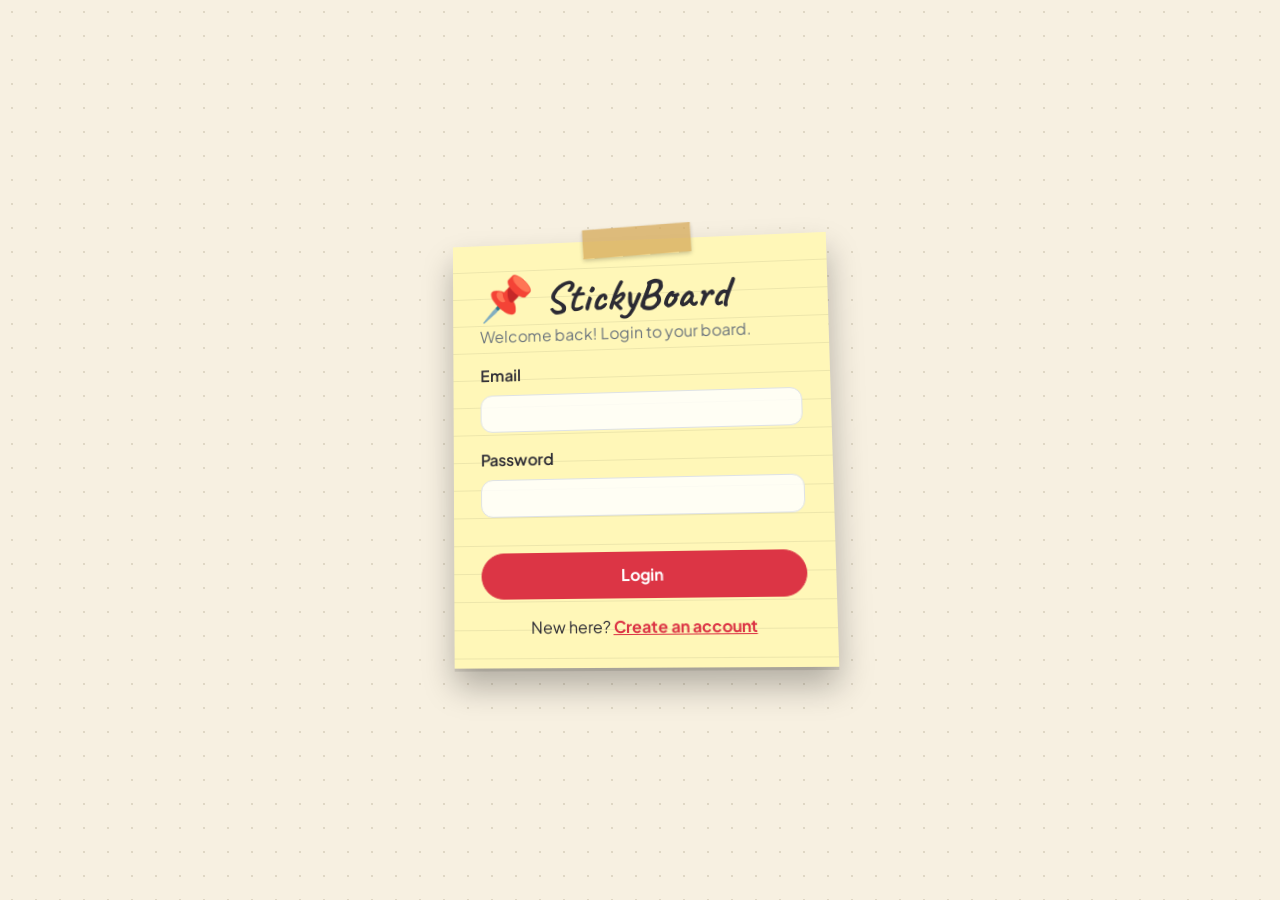
==== auth/login.html @ b858b1af "feat: Implement authentication and user management - Added login and registration functionality with" ====
<!DOCTYPE html>
<html lang="en" data-bs-theme="light">
<head>
<meta charset="utf-8">
<meta name="viewport" content="width=device-width, initial-scale=1">
<title>StickyBoard – Login</title>
<link href="https://cdn.jsdelivr.net/npm/bootstrap@5.3.3/dist/css/bootstrap.min.css" rel="stylesheet">
<link href="https://fonts.googleapis.com/css2?family=Caveat:wght@600;700&family=Plus+Jakarta+Sans:wght@400;500;600;700;800&display=swap" rel="stylesheet">
<link rel="stylesheet" href="../css/base.css">
<link rel="stylesheet" href="auth.css">
</head>
<body data-mode="login">
<section id="auth">
  <div class="authcard" data-bs-theme="light">
    <h1 class="h2 fw-bold mb-1">📌 StickyBoard</h1>
    <p class="text-secondary">Welcome back! Login to your board.</p>
    <label class="form-label fw-semibold">Email</label>
    <input id="aEmail" type="email" class="form-control mb-3" autocomplete="email">
    <label class="form-label fw-semibold">Password</label>
    <input id="aPass" type="password" class="form-control" autocomplete="current-password">
    <div class="text-danger small fw-semibold mt-2" id="aErr" style="min-height:20px"></div>
    <button class="btn btn-danger w-100 mt-2" id="aGo">Login</button>
    <p class="text-center mt-3 mb-0">New here? <a class="fw-bold text-danger" href="register.html">Create an account</a></p>
  </div>
</section>
<script src="https://cdn.jsdelivr.net/npm/bootstrap@5.3.3/dist/js/bootstrap.bundle.min.js"></script>
<script src="../js/storage.js"></script>
<script src="auth.js"></script>
</body>
</html>
---- css/base.css ----
:root{--ink:#161616;--card:#fffaf0;--accent:#e8664d;--side:#151515}
[data-bs-theme="light"]{--bs-body-bg:#f7f0e1}
[data-bs-theme="dark"]{--bs-body-bg:#1c1a18;--ink:#f3ece0;--card:#2a2623;--side:#0e0d0c}
body{font-family:"Plus Jakarta Sans",system-ui,-apple-system,"Segoe UI",sans-serif;background-image:radial-gradient(rgba(120,100,70,.18) 1px,transparent 1px);background-size:24px 24px}
.hide{display:none!important}
.btn-ink{background:var(--ink);color:var(--bs-body-bg);border:0;font-weight:700;transition:.2s}
.btn-ink:hover{opacity:.85;color:var(--bs-body-bg);transform:translateY(-1px)}
.modal-content{border-radius:22px;border:0}
.form-control,.form-select{border-radius:12px}
/* app shell */
.app{display:flex;min-height:100vh}
.side{width:240px;flex:none;background:var(--side);color:#eee;position:sticky;top:0;height:100vh;padding:22px 16px;display:flex;flex-direction:column;gap:6px}
.logo{font-family:Caveat,cursive;font-size:32px;font-weight:700;display:flex;gap:8px;align-items:center;margin-bottom:16px;color:#fff}
.logo i{color:var(--accent)}
.nav-label{font-size:11px;letter-spacing:.1em;text-transform:uppercase;color:#8a8a8a;margin:8px 10px 4px}
.nv{display:flex;align-items:center;gap:10px;border:0;background:transparent;color:#cfcfcf;padding:10px 12px;border-radius:12px;font-weight:600;transition:.2s;text-align:left}
.nv:hover{background:#262626;color:#fff;transform:translateX(3px)}
.nv.active{background:var(--accent);color:#fff}
.nv .cnt{margin-left:auto;font-size:12px;background:rgba(255,255,255,.14);border-radius:99px;padding:0 8px}
.me{margin-top:auto;display:flex;align-items:center;gap:8px;padding:10px;background:#212121;border-radius:16px}
.avatar{width:36px;height:36px;flex:none;border-radius:50%;background:var(--accent);color:#fff;display:grid;place-items:center;font-weight:800}
.ib-dark{border:0;background:#2d2d2d;color:#ddd;width:30px;height:30px;border-radius:9px}
.ib-dark:hover{background:#3a3a3a}
.main{flex:1;min-width:0;padding:28px 32px 50px}
@media(max-width:991px){.app{flex-direction:column}.side{width:100%;height:auto;position:static;flex-direction:row;flex-wrap:wrap;align-items:center;padding:12px}
.side .nav{flex-direction:row!important}.nav-label{display:none}.me{margin:0 0 0 auto}.logo{margin:0 8px 0 0}.main{padding:18px 14px 40px}}
---- auth/auth.css ----
#auth{min-height:100vh;display:grid;place-items:center;padding:20px;perspective:1000px}
.authcard{width:100%;max-width:380px;background:#fff7b8;color:#2b2a33;padding:34px 28px 28px;position:relative;box-shadow:0 18px 30px rgba(0,0,0,.28),0 3px 0 rgba(0,0,0,.1);transform:rotateX(4deg) rotateY(-5deg) rotate(-1deg);transition:transform .4s;background-image:repeating-linear-gradient(transparent 0 27px,rgba(0,0,0,.07) 27px 28px)}
.authcard:hover{transform:rotateX(0) rotateY(0) rotate(0)}
.authcard:before{content:"";position:absolute;top:-14px;left:50%;width:110px;height:30px;margin-left:-55px;background:rgba(214,170,90,.75);transform:rotate(-2deg);box-shadow:0 2px 4px rgba(0,0,0,.2)}
.authcard h1{font-family:Caveat,cursive;font-size:2.8rem;line-height:1}
.authcard .btn-danger{border-radius:99px;padding:10px;font-weight:700}
.authcard .form-control{background:rgba(255,255,255,.85)}
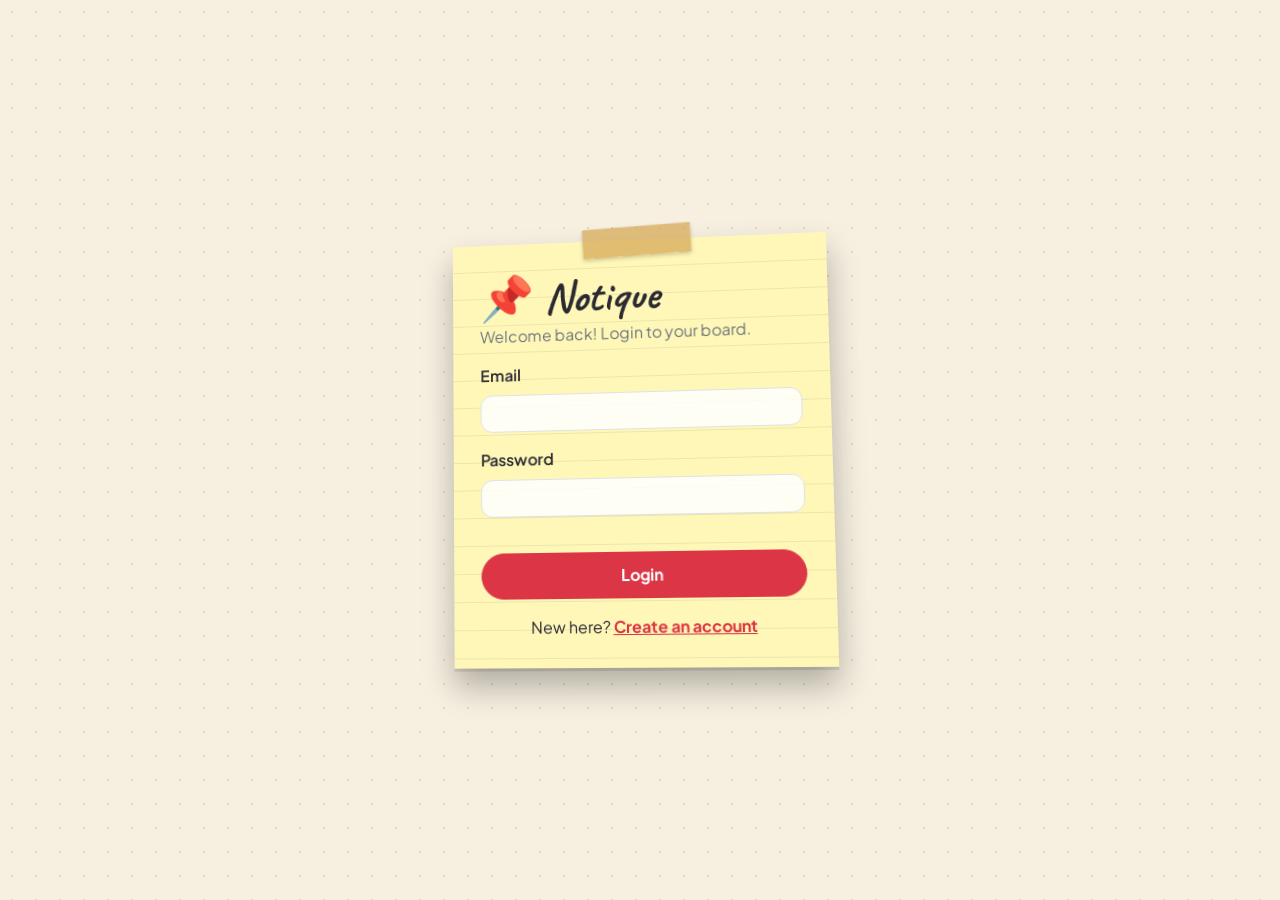
==== commit 1490459b: "feat: Update UI elements and add reusable popups for alerts and confirmations" ====
--- a/auth/login.html
+++ b/auth/login.html
@@ -3,16 +3,18 @@
 <head>
 <meta charset="utf-8">
 <meta name="viewport" content="width=device-width, initial-scale=1">
-<title>StickyBoard – Login</title>
+<title>Notique – Login</title>
 <link href="https://cdn.jsdelivr.net/npm/bootstrap@5.3.3/dist/css/bootstrap.min.css" rel="stylesheet">
+<link href="https://cdn.jsdelivr.net/npm/bootstrap-icons@1.11.3/font/bootstrap-icons.min.css" rel="stylesheet">
 <link href="https://fonts.googleapis.com/css2?family=Caveat:wght@600;700&family=Plus+Jakarta+Sans:wght@400;500;600;700;800&display=swap" rel="stylesheet">
 <link rel="stylesheet" href="../css/base.css">
 <link rel="stylesheet" href="auth.css">
+<link rel="stylesheet" href="../shared/popup.css">
 </head>
 <body data-mode="login">
 <section id="auth">
   <div class="authcard" data-bs-theme="light">
-    <h1 class="h2 fw-bold mb-1">📌 StickyBoard</h1>
+    <h1 class="h2 fw-bold mb-1">📌 Notique</h1>
     <p class="text-secondary">Welcome back! Login to your board.</p>
     <label class="form-label fw-semibold">Email</label>
     <input id="aEmail" type="email" class="form-control mb-3" autocomplete="email">
@@ -24,6 +26,7 @@
   </div>
 </section>
 <script src="https://cdn.jsdelivr.net/npm/bootstrap@5.3.3/dist/js/bootstrap.bundle.min.js"></script>
+<script src="../shared/popup.js"></script>
 <script src="../js/storage.js"></script>
 <script src="auth.js"></script>
 </body>
--- a/css/base.css
+++ b/css/base.css
@@ -9,18 +9,5 @@
 .form-control,.form-select{border-radius:12px}
 /* app shell */
 .app{display:flex;min-height:100vh}
-.side{width:240px;flex:none;background:var(--side);color:#eee;position:sticky;top:0;height:100vh;padding:22px 16px;display:flex;flex-direction:column;gap:6px}
-.logo{font-family:Caveat,cursive;font-size:32px;font-weight:700;display:flex;gap:8px;align-items:center;margin-bottom:16px;color:#fff}
-.logo i{color:var(--accent)}
-.nav-label{font-size:11px;letter-spacing:.1em;text-transform:uppercase;color:#8a8a8a;margin:8px 10px 4px}
-.nv{display:flex;align-items:center;gap:10px;border:0;background:transparent;color:#cfcfcf;padding:10px 12px;border-radius:12px;font-weight:600;transition:.2s;text-align:left}
-.nv:hover{background:#262626;color:#fff;transform:translateX(3px)}
-.nv.active{background:var(--accent);color:#fff}
-.nv .cnt{margin-left:auto;font-size:12px;background:rgba(255,255,255,.14);border-radius:99px;padding:0 8px}
-.me{margin-top:auto;display:flex;align-items:center;gap:8px;padding:10px;background:#212121;border-radius:16px}
-.avatar{width:36px;height:36px;flex:none;border-radius:50%;background:var(--accent);color:#fff;display:grid;place-items:center;font-weight:800}
-.ib-dark{border:0;background:#2d2d2d;color:#ddd;width:30px;height:30px;border-radius:9px}
-.ib-dark:hover{background:#3a3a3a}
 .main{flex:1;min-width:0;padding:28px 32px 50px}
-@media(max-width:991px){.app{flex-direction:column}.side{width:100%;height:auto;position:static;flex-direction:row;flex-wrap:wrap;align-items:center;padding:12px}
-.side .nav{flex-direction:row!important}.nav-label{display:none}.me{margin:0 0 0 auto}.logo{margin:0 8px 0 0}.main{padding:18px 14px 40px}}
+@media(max-width:991px){.app{flex-direction:column}.main{padding:18px 14px 40px}}
--- a/shared/popup.css
+++ b/shared/popup.css
@@ -0,0 +1,24 @@
+.notique-popup .modal-content{
+  color:var(--ink);
+  background:var(--card);
+  border:1px solid rgba(120,100,70,.2);
+  border-radius:22px;
+  box-shadow:0 18px 55px rgba(0,0,0,.28);
+}
+.notique-popup .modal-header{padding:22px 22px 0}
+.notique-popup .modal-body{padding:18px 24px}
+.notique-popup .modal-footer{padding:0 24px 22px}
+.notique-popup .popup-icon{
+  width:42px;height:42px;display:grid;place-items:center;
+  border-radius:13px;background:var(--accent);color:#fff;font-size:20px;
+  box-shadow:2px 3px 0 rgba(0,0,0,.12);transform:rotate(-4deg)
+}
+.notique-popup .modal-title{color:var(--ink)}
+.notique-popup #notiquePopupMessage{color:var(--bs-secondary-color);line-height:1.6}
+.notique-popup .btn-popup{
+  border:0;background:var(--accent);color:#fff;font-weight:700;
+  transition:filter .2s,transform .2s
+}
+.notique-popup .btn-popup:hover{color:#fff;filter:brightness(.93);transform:translateY(-1px)}
+.notique-popup .btn-outline-secondary{border-color:rgba(120,100,70,.35);color:var(--ink)}
+.notique-popup .btn-outline-secondary:hover{background:rgba(120,100,70,.12);color:var(--ink)}
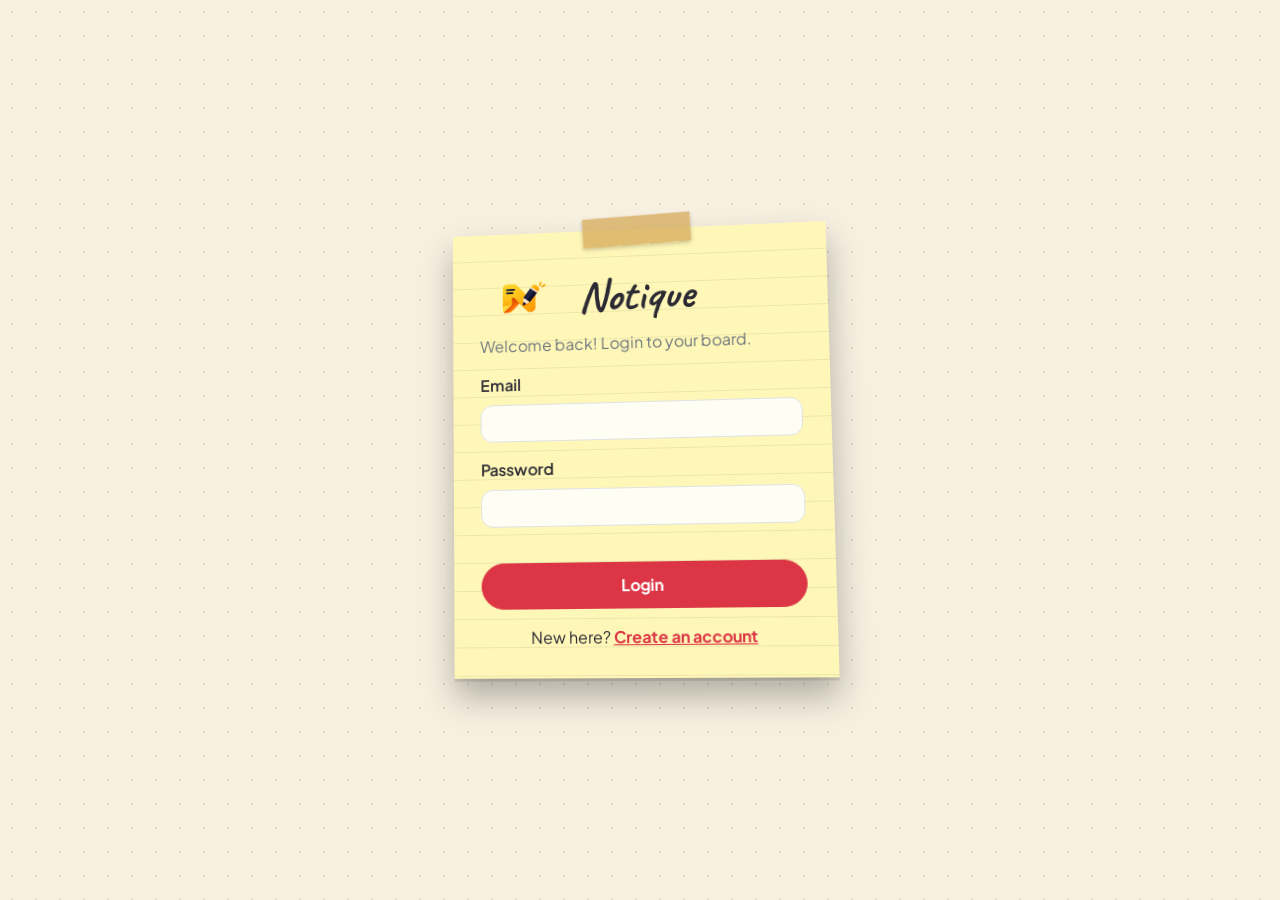
==== commit d0f8c14c: "logo changes" ====
--- a/auth/login.html
+++ b/auth/login.html
@@ -4,6 +4,7 @@
 <meta charset="utf-8">
 <meta name="viewport" content="width=device-width, initial-scale=1">
 <title>Notique – Login</title>
+<link rel="icon" type="image/png" href="../assets/notique-logo.png">
 <link href="https://cdn.jsdelivr.net/npm/bootstrap@5.3.3/dist/css/bootstrap.min.css" rel="stylesheet">
 <link href="https://cdn.jsdelivr.net/npm/bootstrap-icons@1.11.3/font/bootstrap-icons.min.css" rel="stylesheet">
 <link href="https://fonts.googleapis.com/css2?family=Caveat:wght@600;700&family=Plus+Jakarta+Sans:wght@400;500;600;700;800&display=swap" rel="stylesheet">
@@ -14,7 +15,7 @@
 <body data-mode="login">
 <section id="auth">
   <div class="authcard" data-bs-theme="light">
-    <h1 class="h2 fw-bold mb-1">📌 Notique</h1>
+    <h1 class="h2 fw-bold mb-1"><img src="../assets/notique-logo.png" alt=""> Notique</h1>
     <p class="text-secondary">Welcome back! Login to your board.</p>
     <label class="form-label fw-semibold">Email</label>
     <input id="aEmail" type="email" class="form-control mb-3" autocomplete="email">
--- a/auth/auth.css
+++ b/auth/auth.css
@@ -2,6 +2,7 @@
 .authcard{width:100%;max-width:380px;background:#fff7b8;color:#2b2a33;padding:34px 28px 28px;position:relative;box-shadow:0 18px 30px rgba(0,0,0,.28),0 3px 0 rgba(0,0,0,.1);transform:rotateX(4deg) rotateY(-5deg) rotate(-1deg);transition:transform .4s;background-image:repeating-linear-gradient(transparent 0 27px,rgba(0,0,0,.07) 27px 28px)}
 .authcard:hover{transform:rotateX(0) rotateY(0) rotate(0)}
 .authcard:before{content:"";position:absolute;top:-14px;left:50%;width:110px;height:30px;margin-left:-55px;background:rgba(214,170,90,.75);transform:rotate(-2deg);box-shadow:0 2px 4px rgba(0,0,0,.2)}
-.authcard h1{font-family:Caveat,cursive;font-size:2.8rem;line-height:1}
+.authcard h1{font-family:Caveat,cursive;font-size:2.8rem;line-height:1;display:flex;align-items:center;gap:12px}
+.authcard h1 img{width:90px;height:66px;object-fit:contain;flex:none}
 .authcard .btn-danger{border-radius:99px;padding:10px;font-weight:700}
 .authcard .form-control{background:rgba(255,255,255,.85)}
--- a/shared/popup.css
+++ b/shared/popup.css
@@ -9,10 +9,9 @@
 .notique-popup .modal-body{padding:18px 24px}
 .notique-popup .modal-footer{padding:0 24px 22px}
 .notique-popup .popup-icon{
-  width:42px;height:42px;display:grid;place-items:center;
-  border-radius:13px;background:var(--accent);color:#fff;font-size:20px;
-  box-shadow:2px 3px 0 rgba(0,0,0,.12);transform:rotate(-4deg)
+  width:68px;height:52px;display:block
 }
+.notique-popup .popup-logo{width:100%;height:100%;object-fit:contain}
 .notique-popup .modal-title{color:var(--ink)}
 .notique-popup #notiquePopupMessage{color:var(--bs-secondary-color);line-height:1.6}
 .notique-popup .btn-popup{
